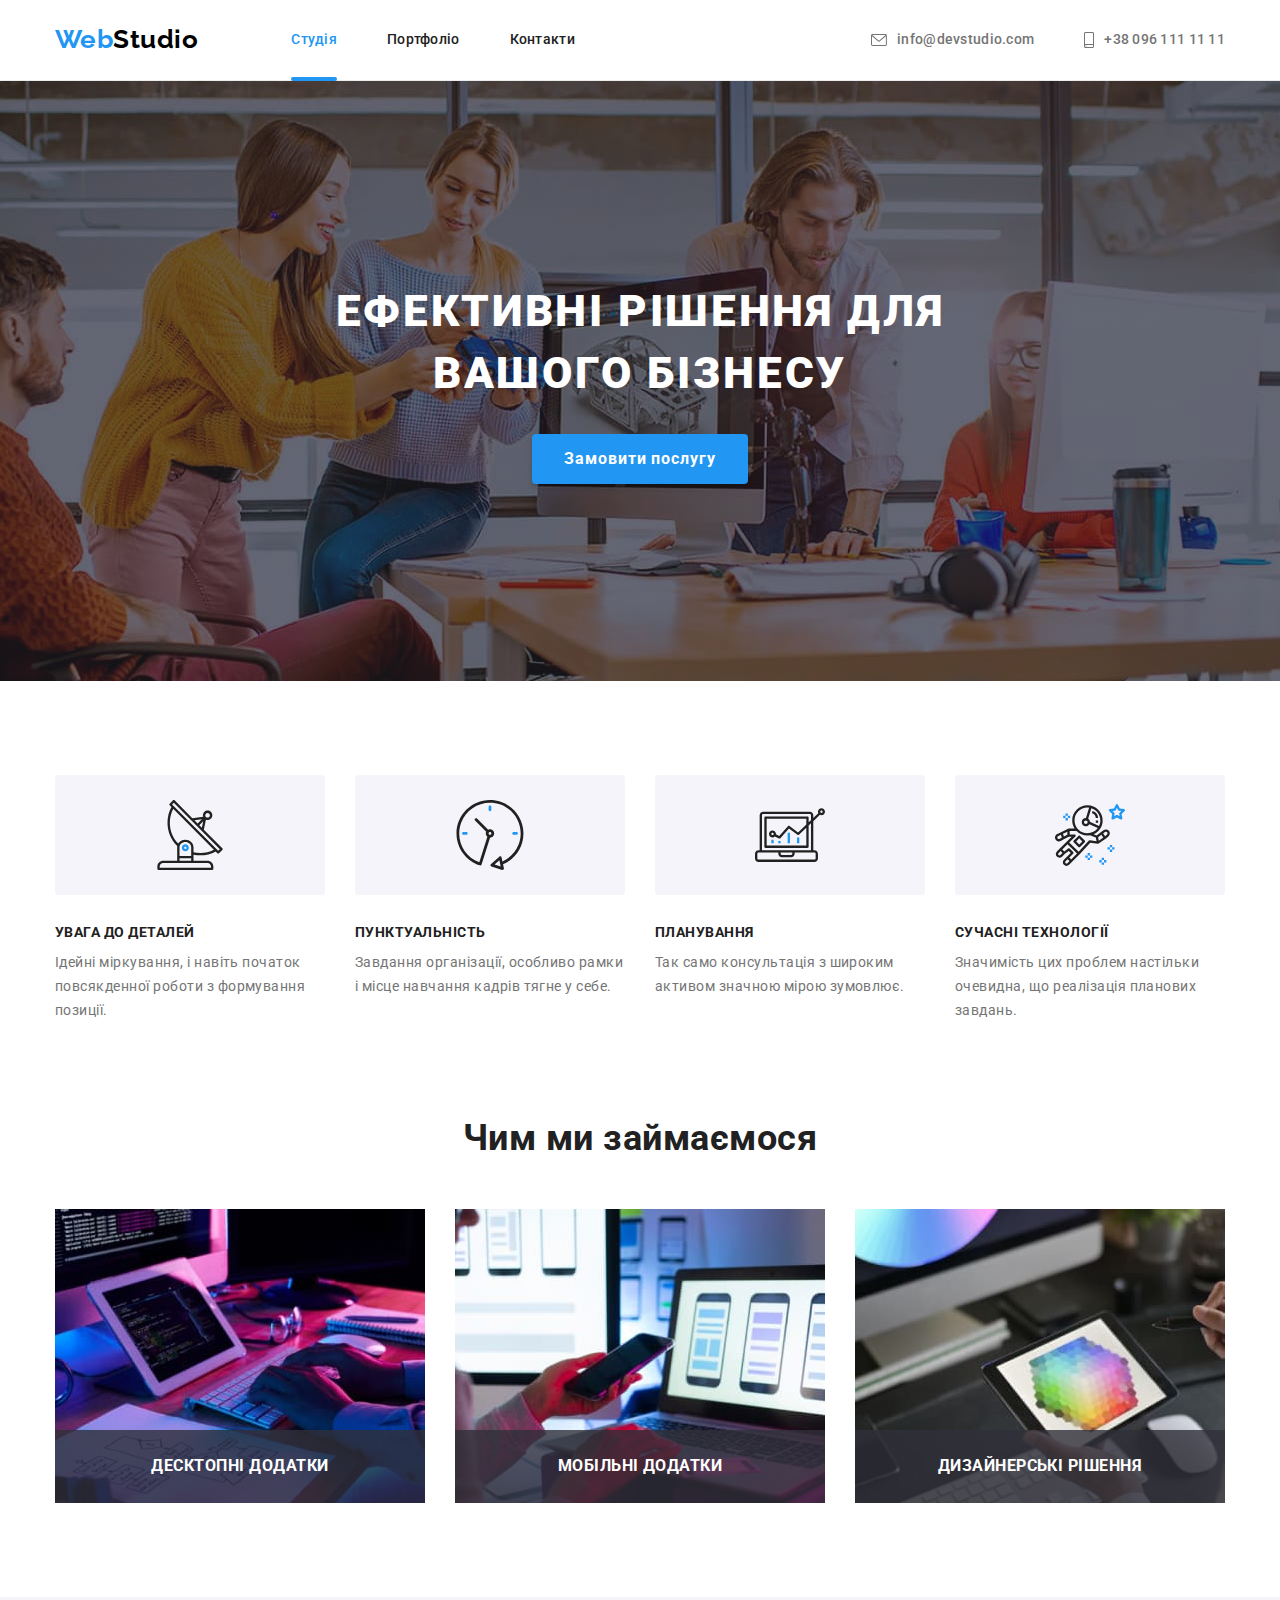
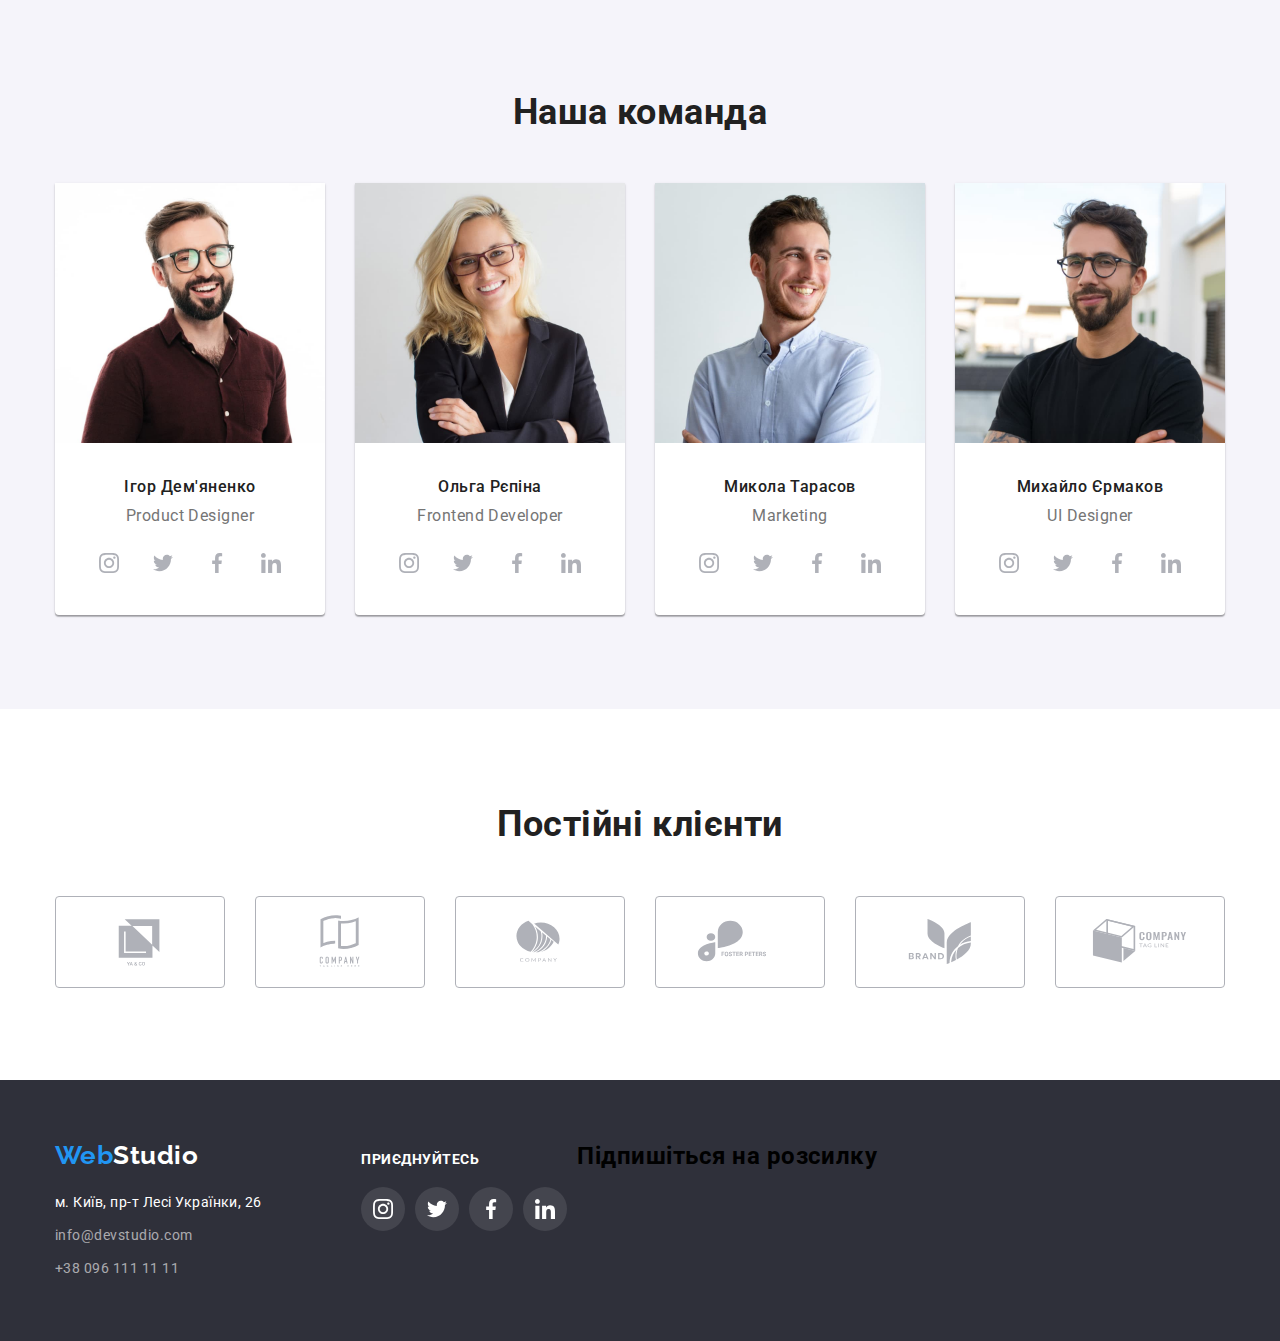
==== index.html @ 4a3b8e01 "1" ====
<!DOCTYPE html>
<html lang="en">
  <head>
    <meta charset="UTF-8" />
    <meta http-equiv="X-UA-Compatible" content="IE=edge" />
    <meta name="viewport" content="width=device-width, initial-scale=1.0" />
    <link
      rel="stylesheet"
      href="https://fonts.googleapis.com/css2?family=Raleway:wght@700&family=Roboto:wght@400;500;700;900&display=swap"
    />
    
    <link rel="preconnect" href="https://fonts.googleapis.com" />
    <link rel="preconnect" href="https://fonts.gstatic.com" crossorigin />
    <link href="https://fonts.googleapis.com/css2?family=Raleway:wght@700&family=Roboto:wght@400;500;700;900&display=swap"
      rel="stylesheet" />
    <link rel="stylesheet" href="https://cdnjs.cloudflare.com/ajax/libs/modern-normalize/1.1.0/modern-normalize.min.css" />
    <link rel="stylesheet" href="./css/styles.css" />
    <title>Студія</title>
  </head>
  <body>
    <header class="header">
      <div class="container header-nav">
        <a href="./index.html" class="logo"
          >Web<span class="studio">Studio</span>
        </a>
        <nav class="navigation list">
          <ul class="navi-list">
            <li>
              <a href="./index.html" class="navi-link link current">Студія</a>
            </li>
            <li>
              <a href="./portfolio.html" class="navi-link link">Портфоліо</a>
            </li>
            <li>
              <a href="#" class="navi-link link">Контакти</a>
            </li>
          </ul>
        </nav>

        <ul class="connect-list">
          <li>
            <a href="mailto:info@devstudio.com" class="connect-link link">
              <div class="header-contact">
                <svg class="icon-contact" width="16" height="12">
                  <use href="./images/symbol-defs.svg#icon-envelope"></use>
                </svg>
                info@devstudio.com
              </div>
            </a>
          </li>
          <li>
            <a href="tel:+380961111111" class="connect-link link">
              <div class="header-contact">
                <svg class="icon-contact" width="10" height="16">
                  <use href="./images/symbol-defs.svg#icon-smartphone"></use>
                </svg>
                +38 096 111 11 11
              </a>
            </div>
          </li>
        </ul>
      </div>
    </header>
    <main>
      <section class="hero">
        <div class="container">
          <h1 class="hero-title">Ефективні рішення для вашого бізнесу</h1>
          <button type="button" class="button-studio" data-modal-open>Замовити послугу</button>
        </div>
        
      </section>
      <section class="section">
        <div class="container">
          <h2 class="feature-title">Наші переваги</h2>
          <ul class="benefits-section">
            <li>
              <div class="benefits-icon">
                <svg class="b-i" weight="70px" , height="70px">
                  <use href="./images/symbol-defs.svg#icon-antenna"></use>
                </svg>
              </div>
              <h3 class="benefits-title">УВАГА ДО ДЕТАЛЕЙ</h3>
              <p class="benefits-text">
                Ідейні міркування, і навіть початок повсякденної роботи з
                формування позиції.
              </p>
            </li>
            <li>
              <div class="benefits-icon">
                <svg class="b-i" weight="70px" , height="70px">
                  <use href="./images/symbol-defs.svg#icon-clock"></use>
                </svg>
              </div>
              <h3 class="benefits-title">ПУНКТУАЛЬНІСТЬ</h3>
              <p class="benefits-text">
                Завдання організації, особливо рамки і місце навчання кадрів
                тягне у себе.
              </p>
            </li>
            <li>
              <div class="benefits-icon">
                <svg class="b-i" weight="70px" , height="70px">
                  <use href="./images/symbol-defs.svg#icon-diagram"></use>
                </svg>
              </div>
              <h3 class="benefits-title">ПЛАНУВАННЯ</h3>
              <p class="benefits-text">
                Так само консультація з широким активом значною мірою зумовлює.
              </p>
            </li>
            <li>
              <div class="benefits-icon">
                <svg class="b-i" weight="70px" , height="70px">
                  <use href="./images/symbol-defs.svg#icon-astronaut"></use>
                </svg>
              </div>
              <h3 class="benefits-title">СУЧАСНІ ТЕХНОЛОГІЇ</h3>
              <p class="benefits-text">
                Значимість цих проблем настільки очевидна, що реалізація
                планових завдань.
              </p>
            </li>
          </ul>
        </div>
      </section>
      <section class="portfolio">
        <div class="container">
          <h2 class="portf-title">Чим ми займаємося</h2>

          <ul class="port-link">
            <li>
              <div class="caption">
              <img src="./images/photo2.jpg"
                alt="tablet keyboard glasses"
                width="370" height="294"/>
                <div class="caption-title">
                <h3>Десктопні додатки</h3>
                </div>
              </div>
            </li>
            <li>
              <div class="caption">
              <img src="./images/photo1.jpg" 
              alt="phone laptop" width="370" height="294" />
              <div class="caption-title">
                <h3>Мобільні додатки</h3>
              </div>
              </div>

            </li>
            <li>
              <div class="caption">
              <img src="./images/photo3.jpg" 
              alt="tablet" width="370" height="294"/>
              <div class="caption-title">
                <h3>Дизайнерські рішення</h3>
              </div>
            </div>
            </li>
          </ul>
        </div>
      </section>
      <section class="team">
        <div class="container">
          <h2 class="our-team">Наша команда</h2>
          <ul class="team-list">
            <li>
              <div class="team-item">
                <img
                  src="./images/tim1.jpg"
                  alt="IgorDem`yanenko"
                  width="270"
                />
                <h3 class="team-list-name">Ігор Дем'яненко</h3>
                <p class="team-list-title">Product Designer</p>

                <div class="social">
                  <ul class="messengers">
                    <li class="social-list">
                      <a class="social-link" href="#">
                        <svg
                          class="social-link-list"
                          ,
                          width="20px"
                          ,
                          height="20px"
                        >
                          <use
                            href="./images/symbol-defs.svg#icon-instagram"
                          ></use>
                        </svg>
                      </a>
                    </li>
                    <li class="social-list">
                      <a class="social-link" href="#">
                        <svg
                          class="social-link-list"
                          ,
                          width="20px"
                          ,
                          height="20px"
                        >
                          <use
                            href="./images/symbol-defs.svg#icon-twitter"
                          ></use>
                        </svg>
                      </a>
                    </li>
                    <li class="social-link">
                      <a class="social-link" href="#">
                        <svg
                          class="social-link-list"
                          ,
                          width="20px"
                          ,
                          height="20px"
                        >
                          <use
                            href="./images/symbol-defs.svg#icon-facebook"
                          ></use>
                        </svg>
                      </a>
                    </li>
                    <li class="social-link">
                      <a class="social-link" href="#">
                        <svg
                          class="social-link-list"
                          ,
                          width="20px"
                          ,
                          height="20px"
                        >
                          <use
                            href="./images/symbol-defs.svg#icon-linkedin"
                          ></use>
                        </svg>
                      </a>
                    </li>
                  </ul>
                </div>
              </div>
            </li>
            <li>
              <div class="team-item">
                <img src="./images/tim2.jpg" alt="olga_repina" width="270" />
                <h3 class="team-list-name">Ольга Рєпіна</h3>
                <p class="team-list-title">Frontend Developer</p>
                <div class="social">
                  <ul class="messengers">
                    <li class="social-list">
                      <a class="social-link" href="#">
                        <svg
                          class="social-link-list"
                          ,
                          width="20px"
                          ,
                          height="20px"
                        >
                          <use
                            href="./images/symbol-defs.svg#icon-instagram"
                          ></use>
                        </svg>
                      </a>
                    </li>
                    <li class="social-list">
                      <a class="social-link" href="#">
                        <svg
                          class="social-link-list"
                          ,
                          width="20px"
                          ,
                          height="20px"
                        >
                          <use
                            href="./images/symbol-defs.svg#icon-twitter"
                          ></use>
                        </svg>
                      </a>
                    </li>
                    <li class="social-link">
                      <a class="social-link" href="#">
                        <svg
                          class="social-link-list"
                          ,
                          width="20px"
                          ,
                          height="20px"
                        >
                          <use
                            href="./images/symbol-defs.svg#icon-facebook"
                          ></use>
                        </svg>
                      </a>
                    </li>
                    <li class="social-link">
                      <a class="social-link" href="#">
                        <svg
                          class="social-link-list"
                          ,
                          width="20px"
                          ,
                          height="20px"
                        >
                          <use
                            href="./images/symbol-defs.svg#icon-linkedin"
                          ></use>
                        </svg>
                      </a>
                    </li>
                  </ul>
                </div>
              </div>
            </li>
            <li>
              <div class="team-item">
                <img src="./images/tim3.jpg" alt="mykola_tarasov" width="270" />
                <h3 class="team-list-name">Микола Тарасов</h3>
                <p class="team-list-title">Marketing</p>
                <div class="social">
                  <ul class="messengers">
                    <li class="social-list">
                      <a class="social-link" href="#">
                        <svg
                          class="social-link-list"
                          ,
                          width="20px"
                          ,
                          height="20px"
                        >
                          <use
                            href="./images/symbol-defs.svg#icon-instagram"
                          ></use>
                        </svg>
                      </a>
                    </li>
                    <li class="social-list">
                      <a class="social-link" href="#">
                        <svg
                          class="social-link-list"
                          ,
                          width="20px"
                          ,
                          height="20px"
                        >
                          <use
                            href="./images/symbol-defs.svg#icon-twitter"
                          ></use>
                        </svg>
                      </a>
                    </li>
                    <li class="social-link">
                      <a class="social-link" href="#">
                        <svg
                          class="social-link-list"
                          ,
                          width="20px"
                          ,
                          height="20px"
                        >
                          <use
                            href="./images/symbol-defs.svg#icon-facebook"
                          ></use>
                        </svg>
                      </a>
                    </li>
                    <li class="social-link">
                      <a class="social-link" href="#">
                        <svg
                          class="social-link-list"
                          ,
                          width="20px"
                          ,
                          height="20px"
                        >
                          <use
                            href="./images/symbol-defs.svg#icon-linkedin"
                          ></use>
                        </svg>
                      </a>
                    </li>
                  </ul>
                </div>
              </div>
            </li>
            <li>
              <div class="team-item">
                <img
                  src="./images/tim4.jpg"
                  alt="mykhailo_yermakov"
                  width="270"
                />
                <h3 class="team-list-name">Михайло Єрмаков</h3>
                <p class="team-list-title">UI Designer</p>
                <div class="social">
                  <ul class="messengers">
                    <li class="social-list">
                      <a class="social-link" href="#">
                        <svg
                          class="social-link-list"
                          ,
                          width="20px"
                          ,
                          height="20px"
                        >
                          <use
                            href="./images/symbol-defs.svg#icon-instagram"
                          ></use>
                        </svg>
                      </a>
                    </li>
                    <li class="social-list">
                      <a class="social-link" href="#">
                        <svg
                          class="social-link-list"
                          ,
                          width="20px"
                          ,
                          height="20px"
                        >
                          <use
                            href="./images/symbol-defs.svg#icon-twitter"
                          ></use>
                        </svg>
                      </a>
                    </li>
                    <li class="social-link">
                      <a class="social-link" href="#">
                        <svg
                          class="social-link-list"
                          ,
                          width="20px"
                          ,
                          height="20px"
                        >
                          <use
                            href="./images/symbol-defs.svg#icon-facebook"
                          ></use>
                        </svg>
                      </a>
                    </li>
                    <li class="social-link">
                      <a class="social-link" href="#">
                        <svg
                          class="social-link-list"
                          ,
                          width="20px"
                          ,
                          height="20px"
                        >
                          <use
                            href="./images/symbol-defs.svg#icon-linkedin"
                          ></use>
                        </svg>
                      </a>
                    </li>
                  </ul>
                </div>
              </div>
            </li>
          </ul>
        </div>
      </section>
      <section class="section client">
        <div class="container">
          <h2 class="client-list">Постійні клієнти</h2>
          <ul class="client-link">
            <li class="client-link-item">
              <a class="client-list-item" href="#">
                <svg class="client-logo" width="106px" height="60px">
                  <use href="./images/symbol-defs.svg#icon-Logo-6"></use>
                </svg>
              </a>
            </li>
            <li class="client-link-item">
              <a class="client-list-item" href="#">
                <svg class="client-logo" width="106px" height="60px">
                  <use href="./images/symbol-defs.svg#icon-Logo-5"></use>
                </svg>
              </a>
            </li>
            <li class="client-link-item">
              <a class="client-list-item" href="#">
                <svg class="client-logo" width="106px" height="60px">
                  <use href="./images/symbol-defs.svg#icon-Logo-4"></use>
                </svg>
              </a>
            </li>
            <li class="client-link-item">
              <a class="client-list-item" href="#">
                <svg class="client-logo" width="106px" height="60px">
                  <use href="./images/symbol-defs.svg#icon-Logo-3"></use>
                </svg>
              </a>
            </li>
            <li class="client-link-item">
              <a class="client-list-item" href="#">
                <svg class="client-logo" width="106px" height="60px">
                  <use href="./images/symbol-defs.svg#icon-Logo-1"></use>
                </svg>
              </a>
            </li>
            <li class="client-link-item">
              <a class="client-list-item" href="#">
                <svg class="client-logo" width="106px" height="60px">
                  <use href="./images/symbol-defs.svg#icon-Logo"></use>
                </svg>
              </a>
            </li>
          </ul>
        </div>
      </section>
    </main>
    <footer class="footer">
      <div class="container footer-container">
        <div class="footer-contact">
          <a href="./index.html" class="logo">Web<span class="studio-footer">Studio</span>
          </a>
          <address class="address">
            <ul class="add-list">
              <li>
                <a href="https://goo.gl/maps/vjc5CqG4PHMDLZ576" class="address">м. Київ, пр-т Лесі Українки,
                  26</a>
              </li>
              <li>
                <a href="mailto:info@devstudio.com" class="mail">info@devstudio.com</a>
              </li>
              <li>
                <a href="tel:+380961111111" class="tel">+38 096 111 11 11</a>
              </li>
            </ul>
          </address>
        </div>
    
        <div class="footer-messenger">
          <section class="footer-social">
            <h2 class="footer-client-list">приєднуйтесь</h2>
            <ul class="footer-social-list">
              <li class="footer-social-link-item">
                <a class="footer-social-list-item" href="#">
                  <svg class="footer-social-logo" width="20px" height="20px">
                    <use href="./images/symbol-defs.svg#icon-instagram"></use>
                  </svg>
                </a>
              </li>
              <li class="footer-social-link-item">
                <a class="footer-social-list-item" href="#">
                  <svg class="footer-social-logo" width="20px" height="20px">
                    <use href="./images/symbol-defs.svg#icon-twitter"></use>
                  </svg>
                </a>
              </li>
              <li class="footer-social-link-item">
                <a class="footer-social-list-item" href="#">
                  <svg class="footer-social-logo" width="20px" height="20px">
                    <use href="./images/symbol-defs.svg#icon-facebook"></use>
                  </svg>
                </a>
              </li>
              <li class="footer-social-link-item">
                <a class="footer-social-list-item" href="#">
                  <svg class="footer-social-logo" width="20px" height="20px">
                    <use href="./images/symbol-defs.svg#icon-linkedin"></use>
                  </svg>
                </a>
              </li>
            </ul>
          </section>
        </div>
        <div>
          <section>
            <h2>Підпишіться на розсилку</h2>
            
          </section>
        </div>
      </div>
    </footer>
    <div class="backdrop is-hidden" data-modal>
      <div class="modal">
        <button type="button" class="modal-close" data-modal-close>
          <svg class="icon-close" width="11" height="11">
            <use href="./images/symbol-defs.svg#icon-close"></use>
          </svg>
        </button>
      </div>
    </div>
    <script src="./js/modal.js"></script>
  </body>
</html>
---- css/styles.css ----
*,
::before,
::after {
  box-sizing: border-box;
}

:root {
  --background-color: #f5f5f5;
  --first-color: #212121;
  --secondary-color: #757575;
  --third-color: #2196f3;
  --fourth-color: #000000;
  --background-secondary-color: #f5f4fa;
  --background-footer-color: #2f303a;
  --main-color: #ffffff;
  --footer-mail-tel-color: rgba(255, 255, 255, 0.6);
  --port-border-color: #eeeeee;
  --social-color: #afb1b8;
  --social-link-beck: rgba(255, 255, 255, 0.1);
  --overlay-color: rgba(33, 150, 243, 0.9);
}
body {
  background-color: var(--main-color);
  font-family: Roboto, sans-serif;
  letter-spacing: 0.03em;
}
h1,
h2,
h3,
h4,
p {
  margin: 0;
  padding: 0;
}

a {
  text-decoration: none;
}
.container {
  margin: 0 auto;
  width: 1200px;
  padding-left: 15px;
  padding-right: 15px;
}

.header {
  border-bottom: 1px solid #ececec;
}

.header-nav {
  display: flex;
  align-items: center;
  /* border-bottom: 1px solid #ECECEC; */
}

.logo,
.studio {
  text-decoration: none;
  /* padding-top: 24px; */
}

.navi-list,
.connect-list,
.benefits-section,
.port-link,
.team-list,
.add-list,
.list-button,
.port-nav {
  list-style: none;
  margin: 0px;
  padding: 0px;
  text-decoration: none;
}

.navi-link:hover,
.navi-link:focus,
.connect-link:hover,
.connect-link:focus {
  color: var(--third-color);
}

.logo {
  color: var(--third-color);
  margin-right: 93px;
  font-family: Raleway, sans-serif;
  font-weight: 700;
  font-size: 26px;
  line-height: 1.2;
}
.studio {
  color: var(--fourth-color);
  font-family: Raleway, sans-serif;
  font-weight: 700;
  font-size: 26px;
  line-height: 1.2;
}
.navi-list {
  display: flex;
  color: var(--first-color);
  font-weight: 500;
  font-size: 14px;
  line-height: 1.14;
  letter-spacing: 0.02em;
}

.connect-link {
  display: flex;
  color: var(--secondary-color);
  transition: color 250ms cubic-bezier(0.4, 0, 0.2, 1);
}

.navi-link {
  position: relative;
  display: flex;
  padding-top: 32px;
  padding-bottom: 32px;
  color: var(--first-color);

  transition: color 250ms cubic-bezier(0.4, 0, 0.2, 1);
}
.navi-list li {
  margin-right: 50px;
}
.navi-list li:last-child {
  margin-right: 0;
}

.link.current {
  color: var(--third-color);
}

.current::after {
  position: absolute;
  content: "";
  display: block;
  width: 100%;
  height: 4px;
  background-color: var(--third-color);
  bottom: -1px;
  left: 0px;
  border-radius: 2px;
  opacity: 1;

  transition: opacity 250ms cubic-bezier(0.4, 0, 0.2, 1);
}

.connect-list {
  display: flex;
  margin-left: auto;
  align-items: center;

  color: var(--secondary-color);
  font-weight: 500;
  font-size: 14px;
  line-height: 1.14;
  letter-spacing: 0.02em;
}

.connect-list li {
  margin-left: 50px;
}
.connect-list li:first-child {
  margin-left: 0;
}

.header-contact {
  display: flex;
  align-items: center;
  fill: var(--secondary-color);
}
.header-contact:hover,
.header-contact:focus {
  fill: var(--third-color);
}
.icon-contact {
  margin-right: 10px;
  transition: fill 250ms cubic-bezier(0.4, 0, 0.2, 1);
}

.hero {
  background-color: var(--background-footer-color);
  background-image: linear-gradient(
      to right,
      rgba(47, 48, 58, 0.4),
      rgba(47, 48, 58, 0.4)
    ),
    url(../images/hero.jpg);
  height: 600px;
  max-width: 1600px;
  margin: auto;
  background-position: center;
  background-size: cover;
  background-repeat: no-repeat;
  text-align: center;
  padding-top: 200px;
  padding-bottom: 200px;
}

.hero-title {
  color: var(--main-color);
  margin-top: auto;
  margin-bottom: auto;
  font-weight: 900;
  font-size: 44px;
  line-height: 1.4;
  text-align: center;
  letter-spacing: 0.06em;
  text-transform: uppercase;
  width: 696px;
  margin-left: auto;
  margin-right: auto;
}
.button-studio {
  cursor: pointer;
  background-color: var(--third-color);
  color: var(--main-color);
  font-weight: 700;
  font-size: 16px;
  line-height: 1.88;
  text-align: center;
  letter-spacing: 0.06em;
  padding: 10px 32px;
  margin-top: 30px;
  box-shadow: 0px 4px 4px rgba(0, 0, 0, 0.15);
  border-radius: 4px;
  border: none;
}

.backdrop {
  position: fixed;
  height: 100%;
  width: 100%;
  top: 0;
  left: 0;
  background-color: rgba(0, 0, 0, 0.1);
  opacity: 1;
  transition: opacity 250ms cubic-bezier(0.4, 0, 0.2, 1);
}

.backdrop.is-hidden {
  opacity: 0;
  pointer-events: none;
}
.modal {
  position: absolute;
  min-height: 581px;
  min-width: 528px;
  background-color: var(--main-color);
  border-radius: 4px;
  top: 50%;
  left: 50%;
  box-shadow: 0px 1px 3px rgb(0 0 0 / 12%), 0px 1px 1px rgb(0 0 0 / 14%),
    0px 2px 1px rgb(0 0 0 / 20%);

  transform: translate(-50%, -50%) scale(1);

  transition: transform 250ms cubic-bezier(0.4, 0, 0.2, 1);
}

.modal-close {
  position: absolute;
  top: 8px;
  right: 8px;
  border: 1px solid rgba(0, 0, 0, 0.1);
  background-color: var(--main-color);
  width: 30px;
  height: 30px;
  border-radius: 50%;
  cursor: pointer;
  fill: var(--fourth-color);

  transition: fill 250ms cubic-bezier(0.4, 0, 0.2, 1);
}

.modal-close:hover,
.modal-close:focus {
  fill: var(--third-color);
}

.benefits-icon {
  display: flex;
  background-color: var(--background-secondary-color);
  border-radius: 4px;
  justify-content: center;
  padding-top: 25px;
  padding-bottom: 25px;
  margin-bottom: 30px;
  height: 120px;
  width: 270px;
  align-items: center;
}

.b-i {
  background-position: center;
  background-size: cover;
  background-repeat: no-repeat;
}

.caption {
  position: relative;
  height: 294px;
}

.caption-title {
  display: flex;
  width: 100%;
  padding: 27px 0px;
  color: var(--main-color);
  background-color: rgba(47, 48, 58, 0.8);
  font-weight: 700;
  font-size: 14px;
  line-height: 1.142;
  text-transform: uppercase;
  text-align: center;
  justify-content: center;

  position: absolute;

  bottom: 0;
}

.sort-section {
  padding-top: 94px;
  padding-bottom: 94px;
  /* border-top: 1px solid #ececec; */
}

.list-button {
  display: flex;
  justify-content: center;
  margin-bottom: 50px;
}

.list-button li {
  margin-right: 8px;
}
.list-button li:last-child {
  margin-right: 0px;
}

.port-nav {
  display: flex;
  flex-wrap: wrap;
}

.port-nav li {
  flex-basis: calc((100% - 60px) / 3);
}

.port-nav li {
  width: 370px;
  display: flex;
  flex-direction: column;
  margin-right: 30px;
  margin-bottom: 30px;
  transition: box-shadow 250ms cubic-bezier(0.4, 0, 0.2, 1);
}

.port-nav li:hover,
.port-nav li:focus {
  box-shadow: 0px 1px 1px rgba(0, 0, 0, 0.12), 0px 4px 4px rgba(0, 0, 0, 0.06),
    1px 4px 6px rgba(0, 0, 0, 0.16);
}
.port-nav li:nth-child(3n + 3) {
  margin-right: 0px;
}

.port-nav li:nth-last-child(-n + 3) {
  margin-bottom: 0px;
}
.overlay-thumb {
  position: relative;
  overflow: hidden;
}
.overlay {
  display: flex;
  position: absolute;
  top: 0;
  left: 0;
  width: 100%;
  height: 100%;
  background-color: var(--overlay-color);
  color: var(--main-color);
  padding: 0px 24px;
  font-weight: 400;
  font-size: 18px;
  line-height: 1.555;
  text-align: center;
  justify-content: center;
  align-items: center;

  transform: translateY(101%);

  transition: transform 250ms cubic-bezier(0.4, 0, 0.2, 1);
}

.port-nav li:hover .overlay {
  transform: translateY(0);
}

.port-nav-sort {
  padding-top: 20px;
  padding-bottom: 20px;
  padding-left: 24px;
  padding-right: 24px;
  border-left: 1px solid var(--port-border-color);
  border-right: 1px solid var(--port-border-color);
  border-bottom: 1px solid var(--port-border-color);
}
.button-link {
  font-family: inherit;
  cursor: pointer;
  background-color: var(--background-secondary-color);
  color: var(--first-color);
  font-weight: 500;
  font-size: 16px;
  line-height: 1.62;
  text-align: center;

  border-radius: 4px;
  padding-top: 6px;
  padding-bottom: 6px;
  padding-left: 22px;
  padding-right: 22px;
  border: 0px;
  transition: color 250ms cubic-bezier(0.4, 0, 0.2, 1),
    background-color 250ms cubic-bezier(0.4, 0, 0.2, 1),
    box-shadow 250ms cubic-bezier(0.4, 0, 0.2, 1);
}

.button-link:hover,
.button-link:focus {
  cursor: pointer;
  background-color: var(--third-color);
  color: var(--main-color);
  font-weight: 500;
  font-size: 16px;
  line-height: 1.62;
  text-align: center;
  box-shadow: 0px 3px 1px rgba(0, 0, 0, 0.1),
    0px 1px 2px rgba(0, 0, 0, 0.08),
    0px 2px 2px rgba(0, 0, 0, 0.12);
  float: left;
}

.section {
  padding-top: 94px;
  padding-bottom: 94px;
}

.benefits-section {
  display: flex;
  gap: 30px;
}
.benefits-section {
  flex-basis: ((100%-90px) / 4);
}

.feature-title {
  font-size: 0;
}
.benefits-title {
  margin-top: 0;
  margin-bottom: 10px;
  color: var(--first-color);
  font-weight: 700;
  font-size: 14px;
  line-height: 1.14;
  text-transform: uppercase;
}
.benefits-text {
  margin-top: 0;
  margin-bottom: 0;
  color: var(--secondary-color);
  font-weight: 400;
  font-size: 14px;
  line-height: 1.71;
}

.portfolio {
  padding-bottom: 94px;
}

.portf-title {
  color: var(--first-color);
  font-weight: 700;
  font-size: 36px;
  line-height: 1.17;
  text-align: center;
}

.port-link {
  display: flex;
  margin-top: 50px;
  justify-content: center;
}
.port-link li {
  margin-right: 30px;
}
.port-link li:last-child {
  margin-right: 0px;
}

.team {
  background-color: var(--background-secondary-color);
  padding-top: 94px;
  padding-bottom: 94px;
}
.team-list {
  display: flex;
  margin-top: 50px;
  justify-content: center;
}
.team-list li {
  margin-right: 30px;
  display: flex;
}
.team-list li:last-child {
  margin-right: 0px;
}
.team-item {
  margin-right: 0px;
  background: var(--main-color);
  box-shadow: 0px 1px 3px rgba(0, 0, 0, 0.12), 0px 1px 1px rgba(0, 0, 0, 0.14),
    0px 2px 1px rgba(0, 0, 0, 0.2);
  border-radius: 0px 0px 4px 4px;
}

.social {
  display: flex;
  padding-bottom: 30px;
  justify-content: center;
}

.messengers {
  display: flex;
  padding: 0px;
  justify-content: center;
  align-items: center;
}
.messengers li {
  margin-right: 10px;
}

.social-link {
  display: flex;
  justify-content: center;
  align-items: center;
  fill: var(--social-color);
  width: 44px;
  height: 44px;
  border-radius: 50%;

  transition: fill 250ms cubic-bezier(0.4, 0, 0.2, 1),
    background-color 250ms cubic-bezier(0.4, 0, 0.2, 1);
}

.social-link-list {
  display: flex;
}

.social-link:hover,
.social-link:focus {
  background-color: var(--third-color);
  fill: var(--main-color);
}

.our-team {
  color: var(--first-color);
  font-weight: 700;
  font-size: 36px;
  line-height: 1.17;
  text-align: center;
}
.team-list-name {
  margin-top: 30px;
  color: var(--first-color);
  font-weight: 500;
  font-size: 16px;
  line-height: 1.19;
  text-align: center;
}
.team-list-title {
  margin-top: 10px;
  margin-bottom: 16px;
  color: var(--secondary-color);
  font-weight: 400;
  font-size: 16px;
  line-height: 1.19;
  text-align: center;
}

.section {
}

.client {
  padding-bottom: 0;
}

.container {
}

.client-list {
  color: var(--first-color);
  font-weight: 700;
  font-size: 36px;
  line-height: 1.17;
  text-align: center;
}

.client-link {
  display: flex;
  padding: 0;
  justify-content: center;
  margin-top: 50px;
  margin-bottom: 92px;
}

.client-link li {
  margin-right: 30px;
}
.client-link li:last-child {
  margin-right: 0;
}
.client-link-item {
  list-style: none;
}

.client-list-item {
  display: flex;
  width: 170px;
  height: 92px;
  border: 1px solid #afb1b8;
  border-radius: 4px;
  justify-content: center;
  align-items: center;
  fill: var(--social-color);

  transition: border 250ms cubic-bezier(0.4, 0, 0.2, 1),
    fill 250ms cubic-bezier(0.4, 0, 0.2, 1);
}

.client-list-item:hover,
.client-list-item:focus {
  fill: var(--third-color);
  border: 1px solid #2196f3;
}

.client-logo {
  width: 106px;
  height: 60px;
}

.footer {
  background-color: var(--background-footer-color);
  padding-top: 60px;
  padding-bottom: 60px;
  display: flex;
}



.add-list {
  margin-top: 20px;
}
.add-list li {
  margin-bottom: 9px;
}
.add-list li:last-child {
  margin-bottom: 0;
}

.studio-footer {
  color: var(--main-color);
  font-family: Raleway, sans-serif;
  font-style: normal;
  font-weight: 700;
  font-size: 26px;
  line-height: 1.2;
}
.address {
  color: var(--main-color);
  font-style: normal;
  font-weight: 400;
  font-size: 14px;
  line-height: 1.71;
}

.address > .add-list {
  margin-top: 20px;
}
.address,
.mail,
.tel {
  text-decoration: none;

  transition: color 250ms cubic-bezier(0.4, 0, 0.2, 1);
}
.mail,
.tel {
  color: var(--footer-mail-tel-color);
  font-style: normal;
  font-weight: 400;
  font-size: 14px;
  line-height: 1.71;
}
.address:hover,
.address:focus,
.mail:hover,
.maol:focus,
.tel:hover,
.tel:focus {
  color: var(--third-color);
}

.footer-messenger {
  display: flex;
  margin-left: 70px;
}
.footer-social {
  /* display: block; */
  text-align: center;
  align-items: center;
}
.footer-container {
  display: flex;
  align-items: baseline;
}

.footer-client-list {
  color: var(--main-color);
  font-family: Roboto, sans-serif;
  font-weight: 700;
  font-size: 14px;
  line-height: 1.14;
  text-align: left;
  font-style: normal;
  text-transform: uppercase;
  margin-bottom: 20px;
}

.footer-social-list {
  list-style-type: none;
  display: flex;
  justify-content: center;
  align-items: center;
  margin: 0;
  padding: 0;
}

.footer-social-link-item {
  /* width: 44px;
  height: 44px;
  border-radius: 50%;
  background-color: #fff; */
  margin-right: 10px;
}

.footer-social-list-item {
  display: flex;
  width: 44px;
  height: 44px;
  border-radius: 50%;
  background-color: var(--social-link-beck);
  fill: var(--main-color);
  justify-content: center;
  align-items: center;

  transition: background-color 250ms cubic-bezier(0.4, 0, 0.2, 1);
}
.footer-social-list-item:hover,
.footer-social-list-item:focus {
  background-color: var(--third-color);
}

.footer-social-logo {
  display: flex;
}

.main-portfolio {
  font-size: 0;
}

.sorting {
  color: var(--first-color);
  font-weight: 700;
  font-size: 18px;
  line-height: 2;
  letter-spacing: 0.06em;
}

.sorting-name {
  color: var(--secondary-color);
  font-weight: 400;
  font-size: 16px;
  line-height: 1.88;
}
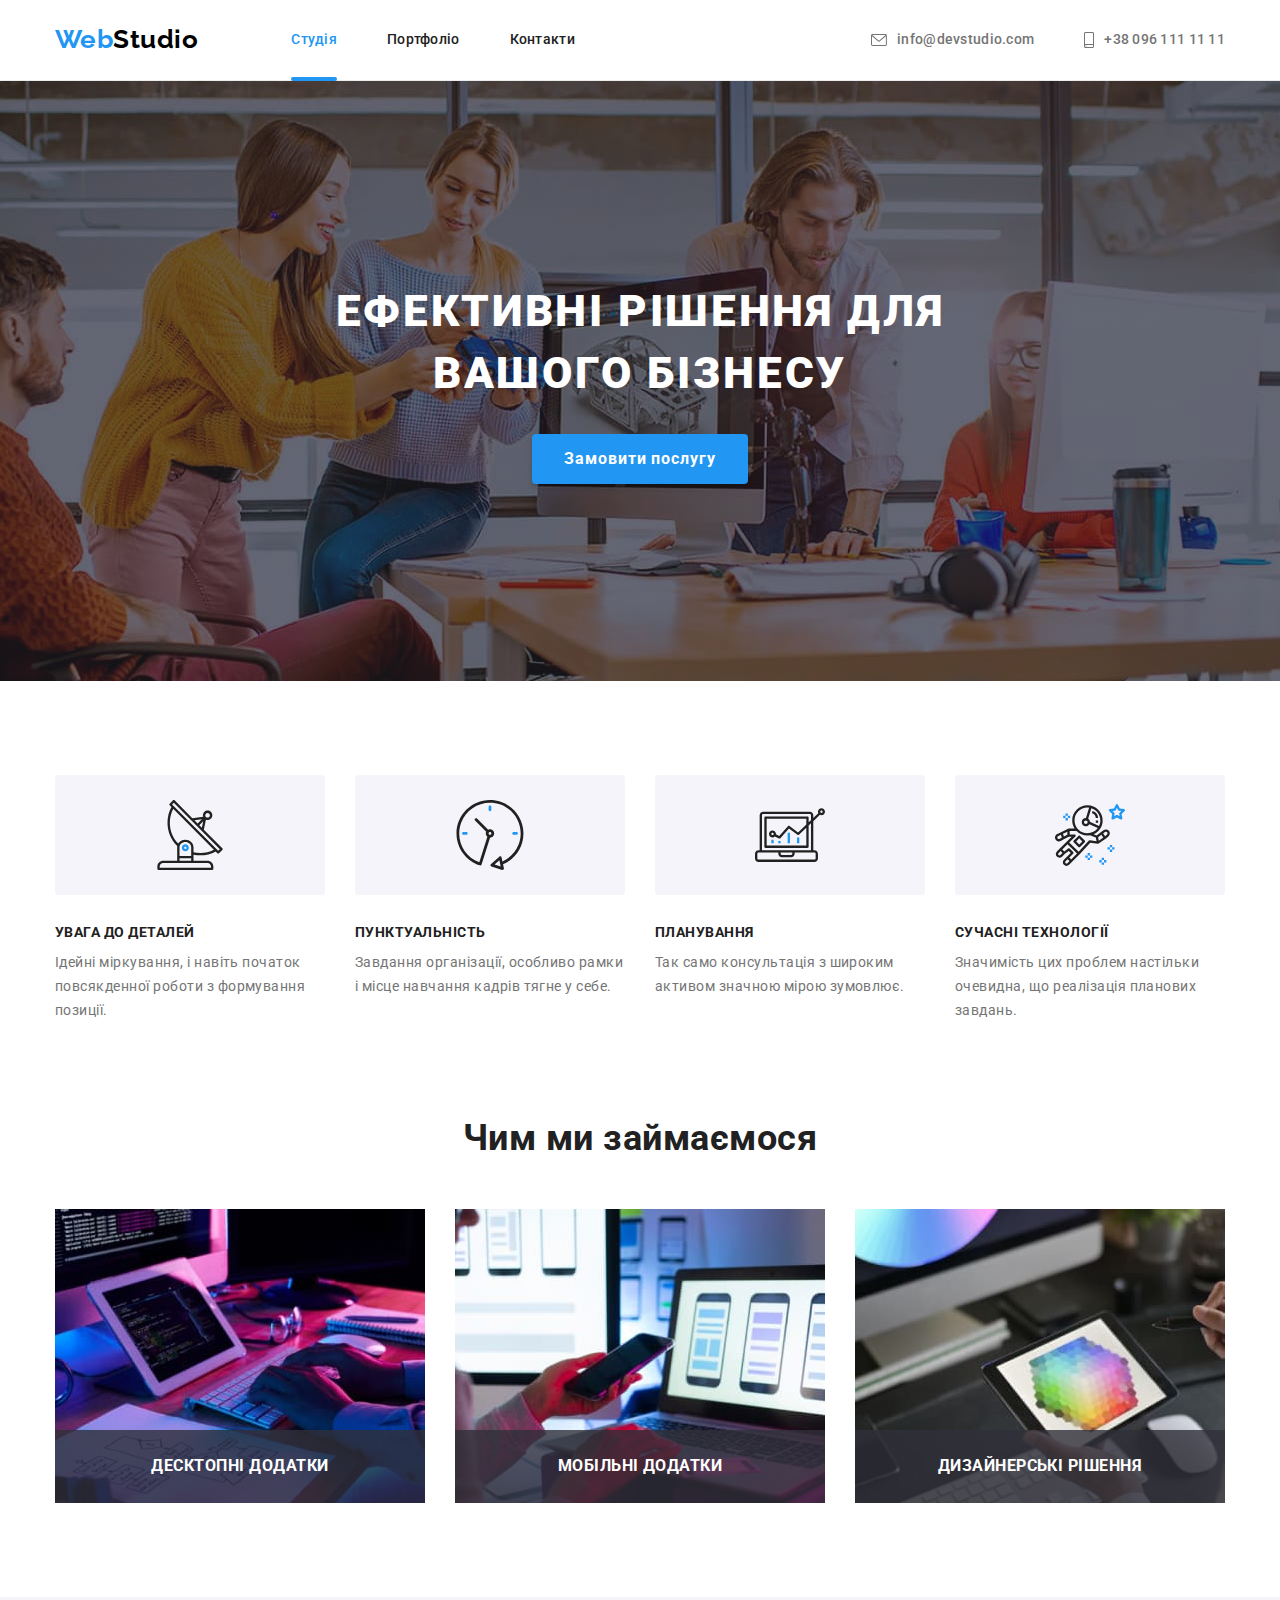
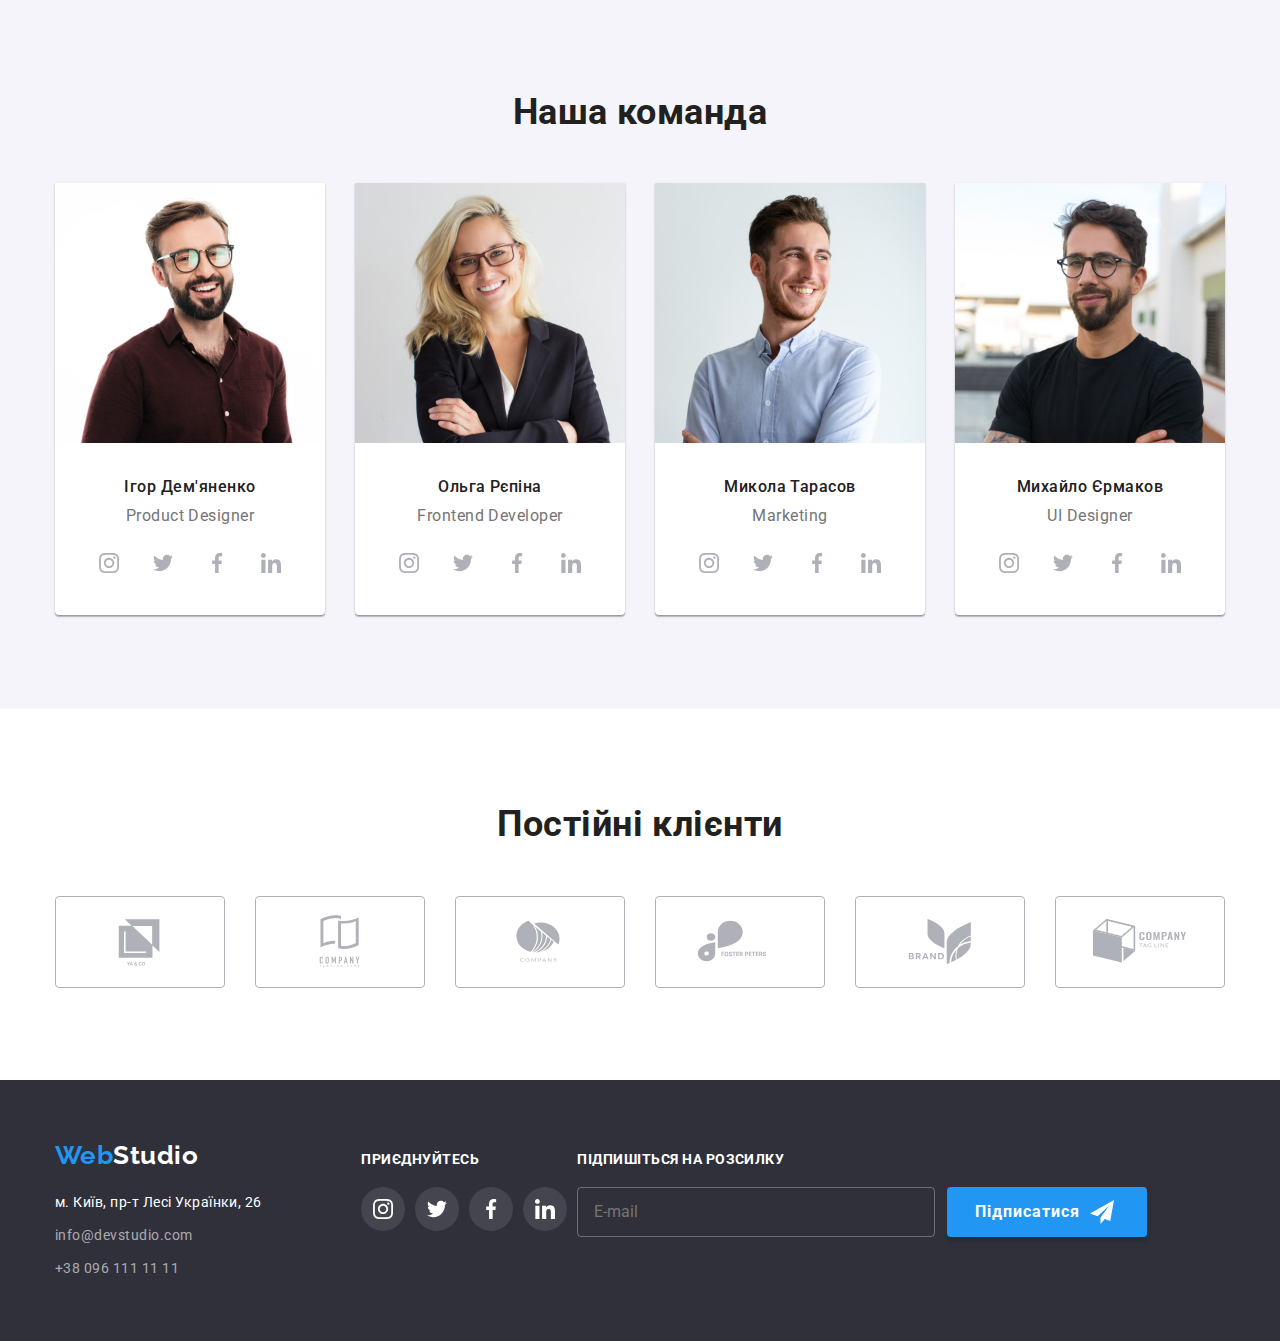
==== commit 9b634c99: "2" ====
--- a/index.html
+++ b/index.html
@@ -568,7 +568,17 @@
         </div>
         <div>
           <section>
-            <h2>Підпишіться на розсилку</h2>
+            <h2 class="footer-client-list">Підпишіться на розсилку</h2>
+            <form class="subscribe-form">
+              <label class="subscribe-label">
+                <input type="mail" name="mail" placeholder="E-mail" class="subscribe-input">
+              </label>
+              <button type="submit" class="button-subscribe">Підписатися
+                <svg class="icon-subscribe" width="24px" height="24px">
+                  <use href="./images/symbol-defs.svg#icon-telegramm"></use>
+                </svg>
+              </button>
+            </form>
             
           </section>
         </div>
--- a/css/styles.css
+++ b/css/styles.css
@@ -796,3 +796,49 @@
   font-size: 16px;
   line-height: 1.88;
 }
+
+.subscribe-form {
+  display: flex;
+}
+.subscribe-label {
+  margin-right: 12px;
+  display: flex;
+}
+.subscribe-input {
+  display: flex;
+  background-color: transparent;
+  color: var(--main-color);
+  border: 1px solid rgba(255, 255, 255, 0.3);
+  border-radius: 4px;
+  width: 358px;
+  padding: 0px 16px;
+  font-style: normal;
+  font-weight: 400;
+  font-size: 16px;
+  line-height: 1.25;
+}
+
+.button-subscribe {
+  min-width: 200px;
+  border: 0px;
+  border-radius: 4px;
+  background-color: var(--third-color);
+  color: var(--main-color);
+  padding: 10px 28px;
+  font-style: normal;
+  font-weight: 700;
+  font-size: 16px;
+  line-height: 1.875;
+  letter-spacing: 0.06em;
+  cursor: pointer;
+  border: 0;
+  text-align: center;
+  box-shadow: 0px 4px 4px rgba(0, 0, 0, 0.15);
+display: flex;
+align-items: center;
+  
+}
+.icon-subscribe {
+  margin-left: 10px;
+  fill: var(--main-color);
+}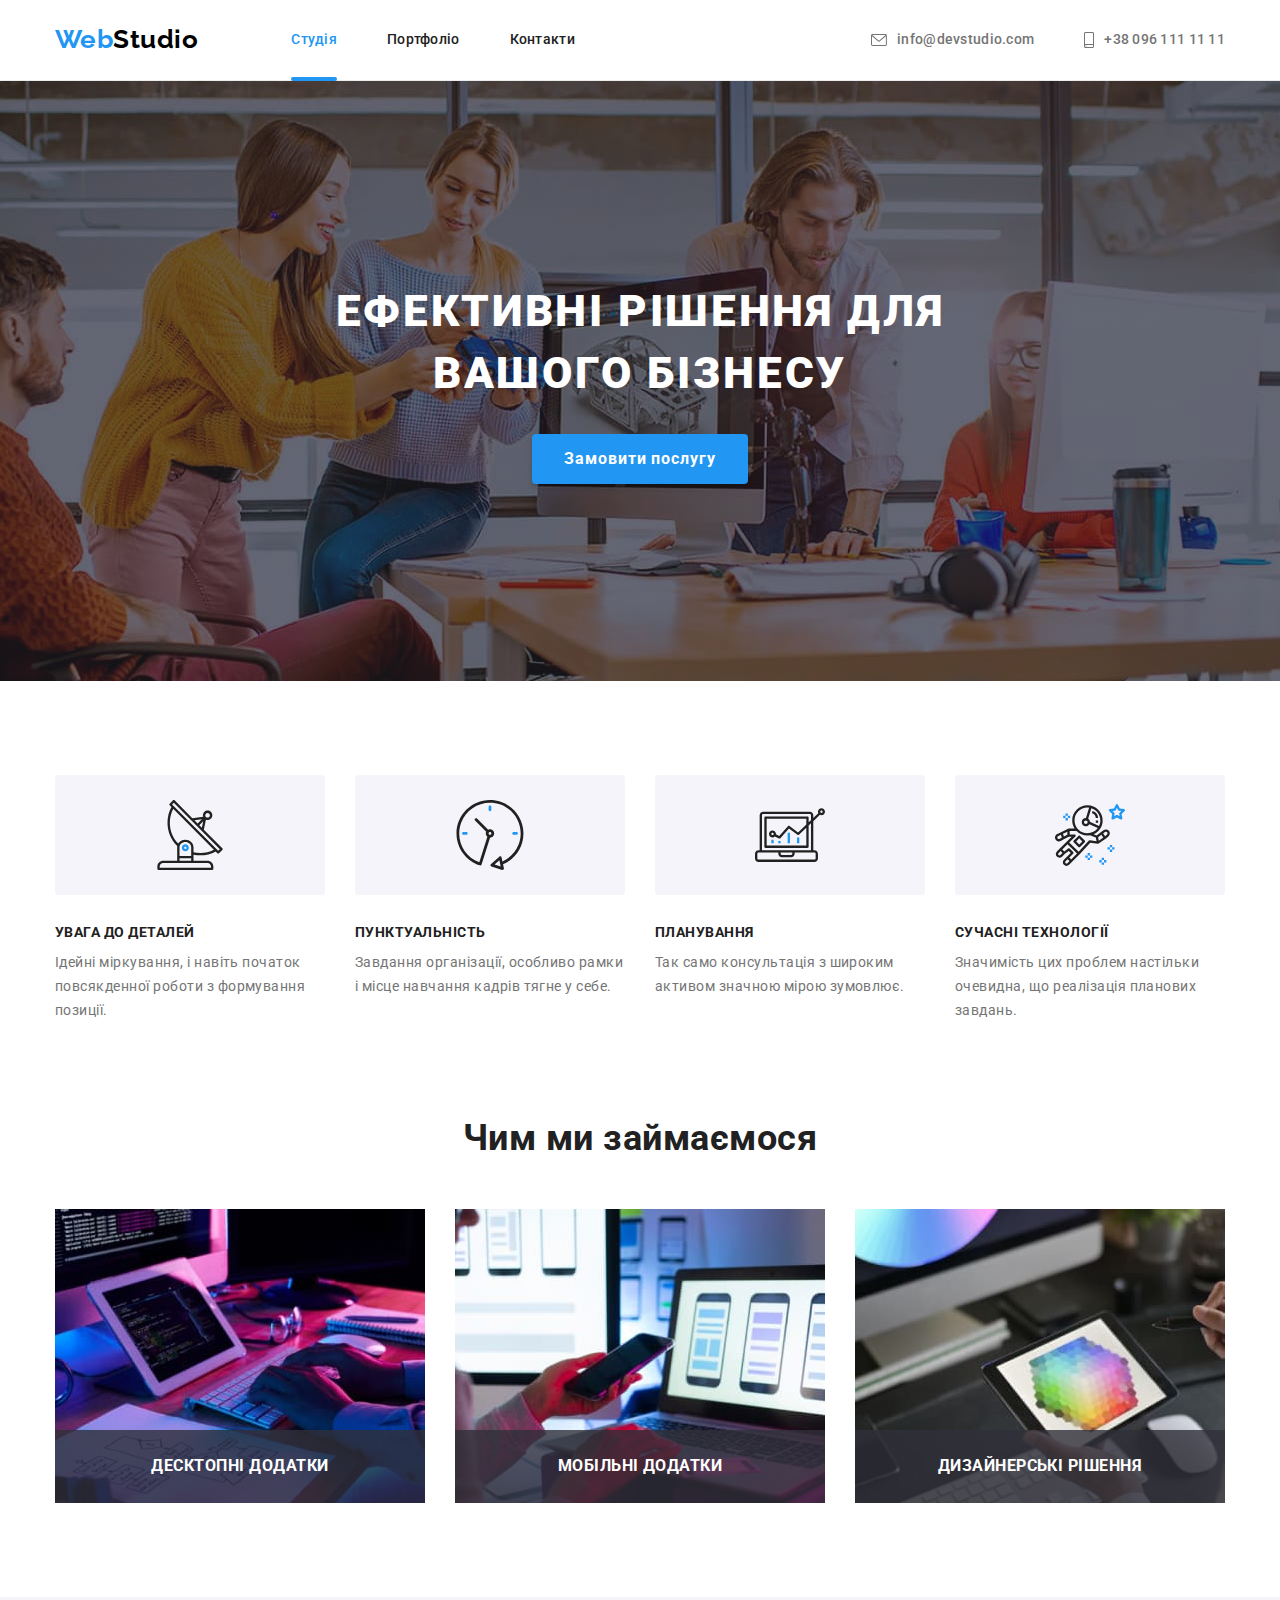
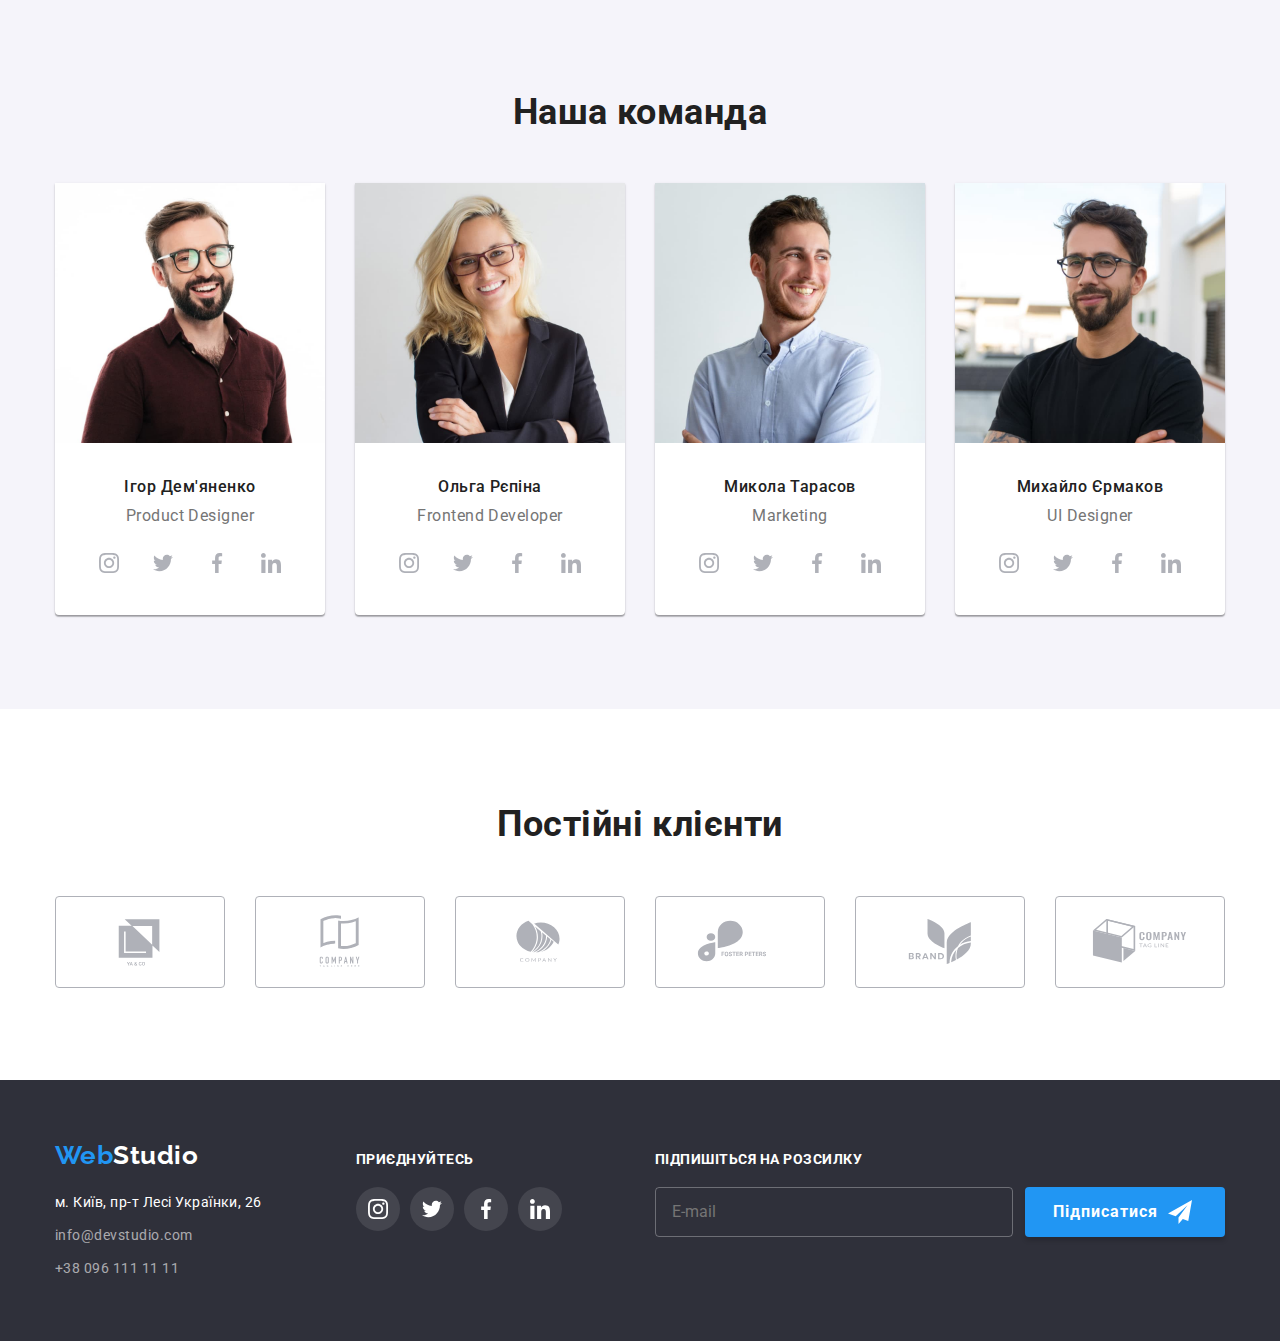
==== commit 6379d7f9: "3" ====
--- a/index.html
+++ b/index.html
@@ -566,7 +566,7 @@
             </ul>
           </section>
         </div>
-        <div>
+        <div class="subscribe">
           <section>
             <h2 class="footer-client-list">Підпишіться на розсилку</h2>
             <form class="subscribe-form">
--- a/css/styles.css
+++ b/css/styles.css
@@ -713,6 +713,9 @@
 .tel:focus {
   color: var(--third-color);
 }
+.footer-contact {
+  width: 231px;
+}
 
 .footer-messenger {
   display: flex;
@@ -750,11 +753,10 @@
 }
 
 .footer-social-link-item {
-  /* width: 44px;
-  height: 44px;
-  border-radius: 50%;
-  background-color: #fff; */
   margin-right: 10px;
+}
+.footer-social-link-item:last-child {
+  margin-right: 0;
 }
 
 .footer-social-list-item {
@@ -796,6 +798,10 @@
   font-size: 16px;
   line-height: 1.88;
 }
+.subscribe {
+  margin: 0;
+  margin-left: 93px;
+}
 
 .subscribe-form {
   display: flex;
@@ -803,6 +809,9 @@
 .subscribe-label {
   margin-right: 12px;
   display: flex;
+}
+.subscribe-label::placeholder {
+  color: var(--footer-mail-tel-color);
 }
 .subscribe-input {
   display: flex;
@@ -816,8 +825,14 @@
   font-weight: 400;
   font-size: 16px;
   line-height: 1.25;
-}
-
+  transition: border 250ms cubic-bezier(0.4, 0, 0.2, 1);
+}
+.subscribe-input:focus, .subscribe-input:hover {
+  border-color: #2196f3;
+}
+.subscribe-input:focus {
+  border-color: #2196f3;
+}
 .button-subscribe {
   min-width: 200px;
   border: 0px;
